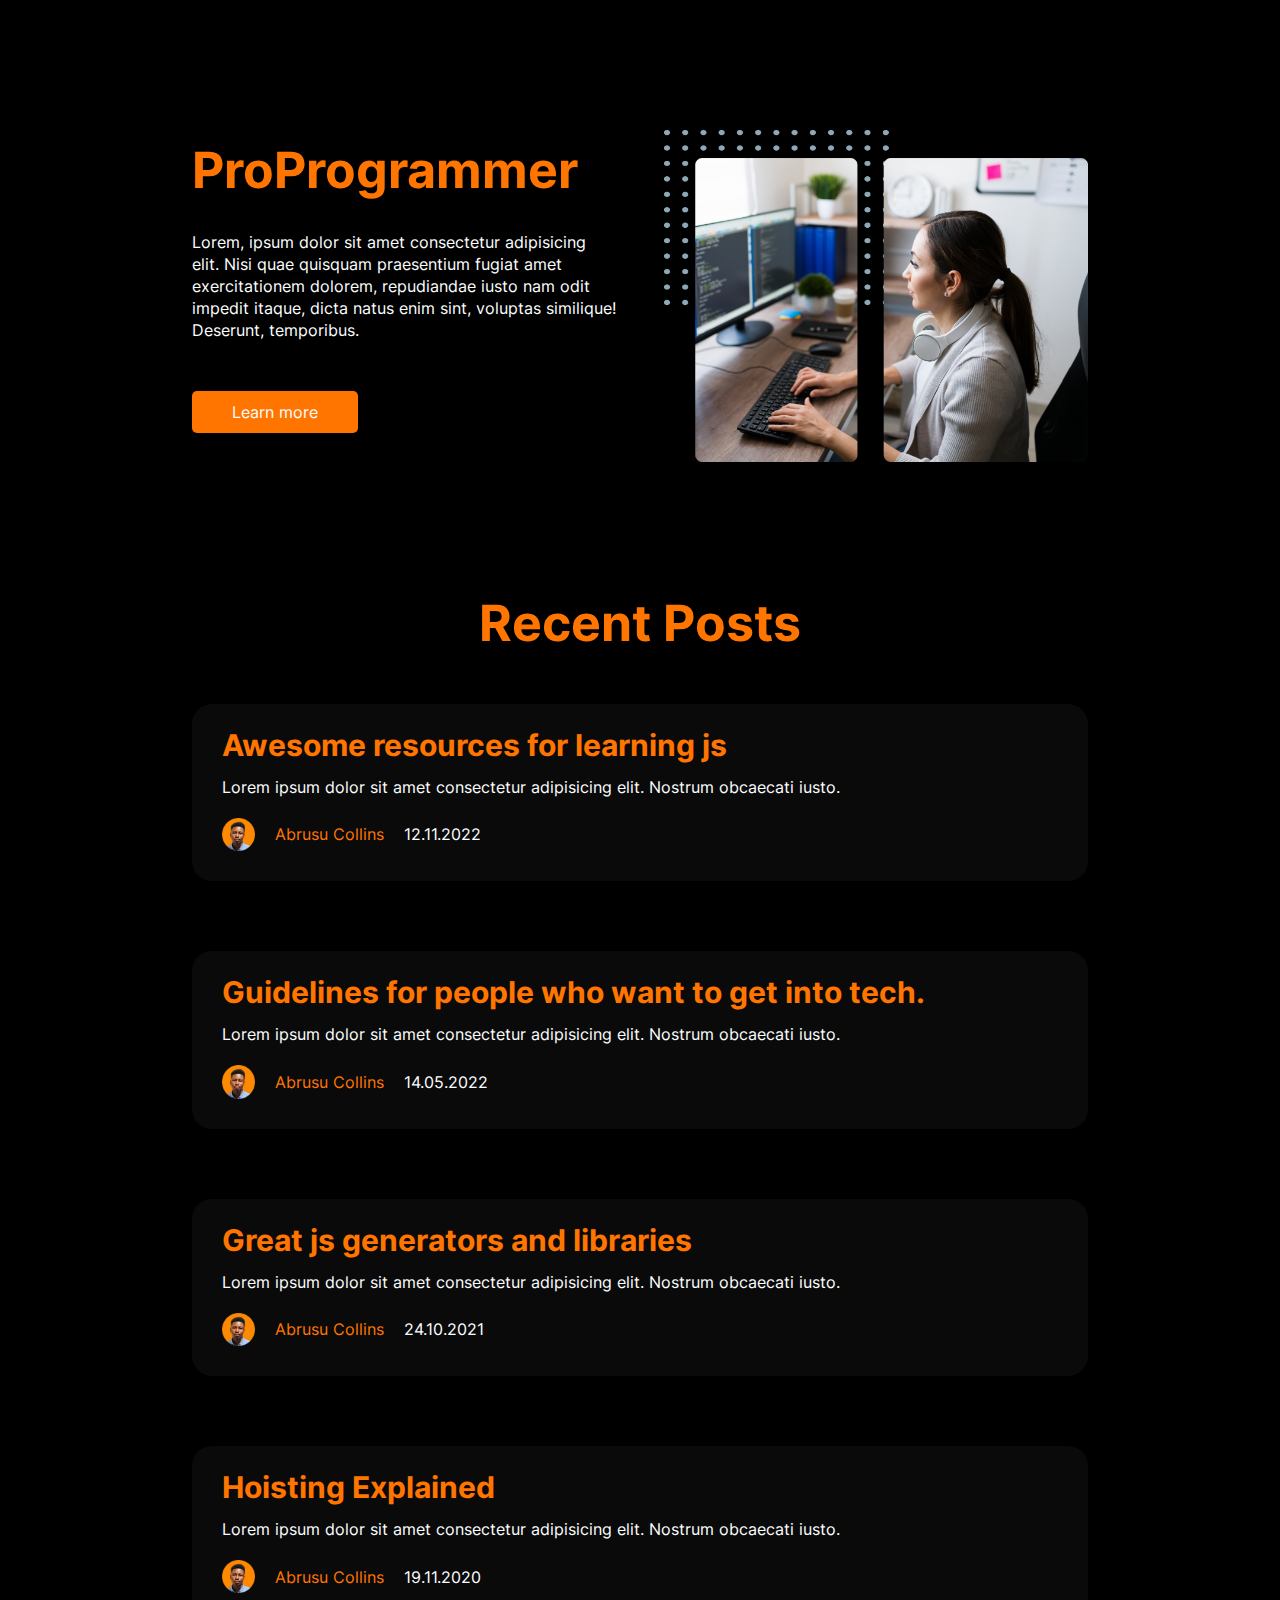
==== index.html @ 085ccf72 "cool" ====
<!DOCTYPE html>
<html lang="en">
  <head>
    <meta charset="UTF-8" />
    <meta http-equiv="X-UA-Compatible" content="IE=edge" />
    <meta name="viewport" content="width=device-width, initial-scale=1.0" />
    <link
      rel="stylesheet"
      href="https://cdnjs.cloudflare.com/ajax/libs/font-awesome/6.2.1/css/all.min.css"
      integrity="sha512-MV7K8+y+gLIBoVD59lQIYicR65iaqukzvf/nwasF0nqhPay5w/9lJmVM2hMDcnK1OnMGCdVK+iQrJ7lzPJQd1w=="
      crossorigin="anonymous"
      referrerpolicy="no-referrer"
    />
    <title>Proprogrammer</title>
    <link rel="stylesheet" href="styles.css" />
  </head>
  <body>
    <div class="hero">
      <div class="hero-text">
        <p class="pro">ProProgrammer</p>
        <p class="text-hero">
          Lorem, ipsum dolor sit amet consectetur adipisicing elit. Nisi quae
          quisquam praesentium fugiat amet exercitationem dolorem, repudiandae
          iusto nam odit impedit itaque, dicta natus enim sint, voluptas
          similique! Deserunt, temporibus.
        </p>
        <a href="">Learn more</a>
      </div>
      <img src="./img/hero-img.jpg" alt="" />
    </div>
    <div class="arrow">
      <i class="fa fa-circle-arrow-down fa-2x"></i>
    </div>
    <p class="recent">Recent Posts</p>

    <div class="posts">

      <div class="the-posts">
        <p class="post-title">Awesome resources for learning js</p>
        <p class="post-text">
          Lorem ipsum dolor sit amet consectetur adipisicing elit. Nostrum
          obcaecati iusto.
        </p>
        <div class="about-post">
            <img src="./img/author.png" alt="">
            <p class="name">Abrusu Collins</p>
            <p class="date">12.11.2022</p>
        </div>
      </div>

      <div class="the-posts">
        <p class="post-title">Guidelines for people who want to get into tech.</p>
        <p class="post-text">
          Lorem ipsum dolor sit amet consectetur adipisicing elit. Nostrum
          obcaecati iusto.
        </p>
        <div class="about-post">
            <img src="./img/author.png" alt="">
            <p class="name">Abrusu Collins</p>
            <p class="date">14.05.2022</p>
        </div>
      </div>
      <div class="the-posts">
        <p class="post-title">Great js generators and libraries</p>
        <p class="post-text">
          Lorem ipsum dolor sit amet consectetur adipisicing elit. Nostrum
          obcaecati iusto.
        </p>
        <div class="about-post">
            <img src="./img/author.png" alt="">
            <p class="name">Abrusu Collins</p>
            <p class="date">24.10.2021</p>
        </div>
      </div>
      <div class="the-posts">
        <p class="post-title">Hoisting Explained</p>
        <p class="post-text">
          Lorem ipsum dolor sit amet consectetur adipisicing elit. Nostrum
          obcaecati iusto.
        </p>
        <div class="about-post">
            <img src="./img/author.png" alt="">
            <p class="name">Abrusu Collins</p>
            <p class="date">19.11.2020</p>
        </div>
      </div>
      
    </div>
  </body>
</html>
---- styles.css ----
:root {
  --orange: #ff7500;
  --white: #fcfeff;
  --black: #000000;
}
@font-face {
    font-family: InterBold;
    src: url("./fonts/Inter-Bold.ttf");
}
@font-face {
    font-family: InterRegular;
    src: url("./fonts/Inter-Regular.ttf");
}
* {
  padding: 0;
  margin: 0;
  box-sizing: border-box;
  color: var(--white);
  font-family: InterRegular;
  line-height: 22px;
}
body{
    background-color: var(--black);
}
.hero {
  width: 70%;
  display: grid;
  grid-template-columns: repeat(2, 1fr);
  grid-gap: 3rem;
  margin: 130px auto;
  align-items: center;
  text-align: left;
}
.hero img {
  width: 100%;
}
.hero .text-hero {
    margin: 50px 0;
}
.hero .pro {
  font-size: 50px;
  color: var(--orange);
  font-family: InterBold;

}
.hero a{
    text-decoration: none;
    background-color: var(--orange);
    padding: 10px 40px;
    border-radius: 5px;
    display: inline-block;
}
.arrow{
    text-align: center;
}
.arrow i{
    color: var(--orange);
    animation-name: bounce;
    animation-timing-function: ease;
    animation-duration: 2s;
    animation-iteration-count: infinite
}

.recent{
    font-size: 50px;
    color: var(--orange);
    font-family: InterBold;
    text-align: center;
    margin-top: 150px;
}
.posts{
    width: 70%;
    margin: auto;
}
.the-posts{
    background-color: hsla(0,0%,5%,.78);
    margin:70px 0;
    padding: 30px;
    border-radius: 20px;
}
.post-title{
    font-size: 30px;
    color: var(--orange);
    font-family: InterBold;
}
.post-text{
    margin: 20px 0;
}
.about-post{
    display: flex;
    align-items: center;
}
.name{
    color: var(--orange);
    margin: 0 20px;
}
.posts img{
width: 4%;
}
.the-posts{
    text-align: left;
}
@keyframes bounce {
    0% {
        transform: translateY(0);
    }
    30% {
        transform: translateY(-10px);
    }
    50% {
        transform: translateY(0);
    }
    100% {
        transform: translateY(0);
    }
}
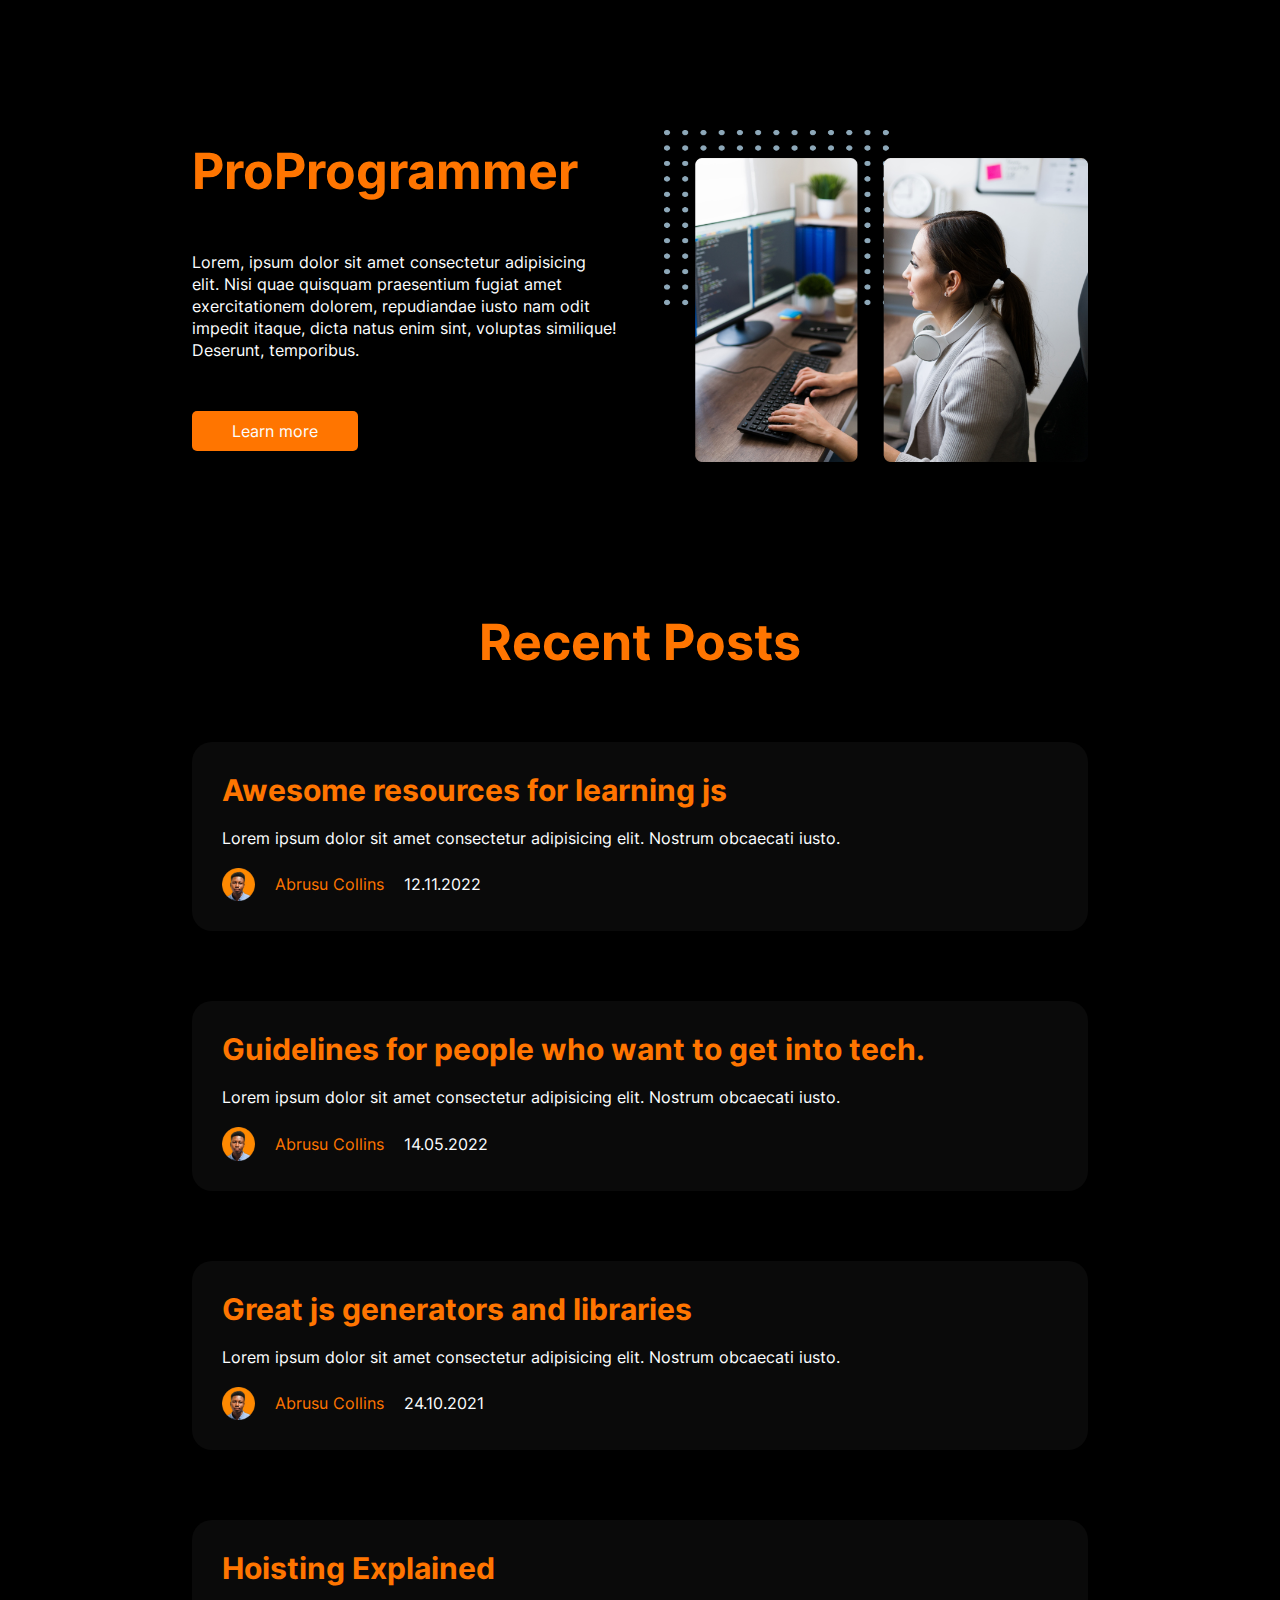
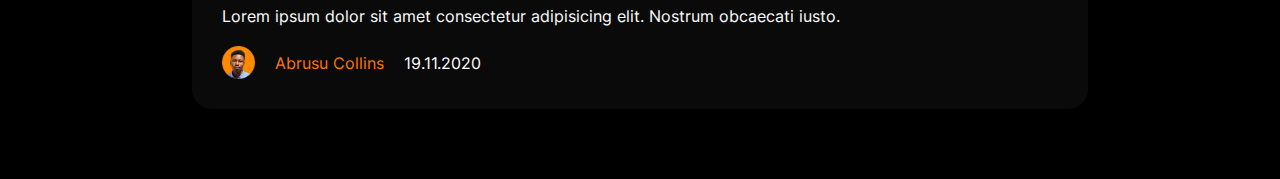
==== commit 60ad4c65: "links" ====
--- a/index.html
+++ b/index.html
@@ -11,6 +11,10 @@
       crossorigin="anonymous"
       referrerpolicy="no-referrer"
     />
+    <link rel="apple-touch-icon" sizes="180x180" href="./favicon/apple-touch-icon.png">
+    <link rel="icon" type="image/png" sizes="32x32" href="./favicon/favicon-32x32.png">
+    <link rel="icon" type="image/png" sizes="16x16" href="./favicon/favicon-16x16.png">
+    <link rel="manifest" href="./favicon/site.webmanifest">
     <title>Proprogrammer</title>
     <link rel="stylesheet" href="styles.css" />
   </head>
@@ -36,7 +40,7 @@
     <div class="posts">
 
       <div class="the-posts">
-        <p class="post-title">Awesome resources for learning js</p>
+       <a href="./Resources/resources.html"><p class="post-title">Awesome resources for learning js</p></a> 
         <p class="post-text">
           Lorem ipsum dolor sit amet consectetur adipisicing elit. Nostrum
           obcaecati iusto.
@@ -49,7 +53,7 @@
       </div>
 
       <div class="the-posts">
-        <p class="post-title">Guidelines for people who want to get into tech.</p>
+      <a href="./guidelines/guidelines.html"> <p class="post-title">Guidelines for people who want to get into tech.</p></a> 
         <p class="post-text">
           Lorem ipsum dolor sit amet consectetur adipisicing elit. Nostrum
           obcaecati iusto.
@@ -61,7 +65,7 @@
         </div>
       </div>
       <div class="the-posts">
-        <p class="post-title">Great js generators and libraries</p>
+       <a href="./generators/generators.html"> <p class="post-title">Great js generators and libraries</p></a>
         <p class="post-text">
           Lorem ipsum dolor sit amet consectetur adipisicing elit. Nostrum
           obcaecati iusto.
@@ -73,7 +77,7 @@
         </div>
       </div>
       <div class="the-posts">
-        <p class="post-title">Hoisting Explained</p>
+      <a href="./Hoisting/hoisting.html">  <p class="post-title">Hoisting Explained</p></a>
         <p class="post-text">
           Lorem ipsum dolor sit amet consectetur adipisicing elit. Nostrum
           obcaecati iusto.
--- a/styles.css
+++ b/styles.css
@@ -4,12 +4,12 @@
   --black: #000000;
 }
 @font-face {
-    font-family: InterBold;
-    src: url("./fonts/Inter-Bold.ttf");
+  font-family: InterBold;
+  src: url("./fonts/Inter-Bold.ttf");
 }
 @font-face {
-    font-family: InterRegular;
-    src: url("./fonts/Inter-Regular.ttf");
+  font-family: InterRegular;
+  src: url("./fonts/Inter-Regular.ttf");
 }
 * {
   padding: 0;
@@ -17,10 +17,9 @@
   box-sizing: border-box;
   color: var(--white);
   font-family: InterRegular;
-  line-height: 22px;
 }
-body{
-    background-color: var(--black);
+body {
+  background-color: var(--black);
 }
 .hero {
   width: 70%;
@@ -35,82 +34,125 @@
   width: 100%;
 }
 .hero .text-hero {
-    margin: 50px 0;
+  margin: 50px 0;
+  line-height: 22px;
 }
 .hero .pro {
   font-size: 50px;
   color: var(--orange);
   font-family: InterBold;
-
 }
-.hero a{
-    text-decoration: none;
-    background-color: var(--orange);
-    padding: 10px 40px;
-    border-radius: 5px;
-    display: inline-block;
+.hero a {
+  text-decoration: none;
+  background-color: var(--orange);
+  padding: 10px 40px;
+  border-radius: 5px;
+  display: inline-block;
 }
-.arrow{
-    text-align: center;
+.arrow {
+  text-align: center;
 }
-.arrow i{
-    color: var(--orange);
-    animation-name: bounce;
-    animation-timing-function: ease;
-    animation-duration: 2s;
-    animation-iteration-count: infinite
+.arrow i {
+  color: var(--orange);
+  animation-name: bounce;
+  animation-timing-function: ease;
+  animation-duration: 2s;
+  animation-iteration-count: infinite;
 }
 
-.recent{
-    font-size: 50px;
-    color: var(--orange);
-    font-family: InterBold;
-    text-align: center;
-    margin-top: 150px;
+.recent {
+  font-size: 50px;
+  color: var(--orange);
+  font-family: InterBold;
+  text-align: center;
+  margin-top: 150px;
 }
-.posts{
-    width: 70%;
-    margin: auto;
+.posts {
+  width: 70%;
+  margin: auto;
 }
-.the-posts{
-    background-color: hsla(0,0%,5%,.78);
-    margin:70px 0;
-    padding: 30px;
-    border-radius: 20px;
+.the-posts {
+  background-color: hsla(0, 0%, 5%, 0.78);
+  margin: 70px 0;
+  padding: 30px;
+  border-radius: 20px;
 }
-.post-title{
-    font-size: 30px;
-    color: var(--orange);
-    font-family: InterBold;
+.posts a {
+  text-decoration: none;
 }
-.post-text{
-    margin: 20px 0;
+.post-title {
+  font-size: 30px;
+  color: var(--orange);
+  font-family: InterBold;
 }
-.about-post{
-    display: flex;
-    align-items: center;
+.post-text {
+  margin: 20px 0;
 }
-.name{
-    color: var(--orange);
-    margin: 0 20px;
+.about-post {
+  display: flex;
+  align-items: center;
 }
-.posts img{
-width: 4%;
+.name {
+  color: var(--orange);
+  margin: 0 20px;
 }
-.the-posts{
-    text-align: left;
+.posts img {
+  width: 4%;
+}
+.the-posts {
+  text-align: left;
 }
 @keyframes bounce {
-    0% {
-        transform: translateY(0);
-    }
-    30% {
-        transform: translateY(-10px);
-    }
-    50% {
-        transform: translateY(0);
-    }
-    100% {
-        transform: translateY(0);
-    }
-}+  0% {
+    transform: translateY(0);
+  }
+  30% {
+    transform: translateY(-10px);
+  }
+  50% {
+    transform: translateY(0);
+  }
+  100% {
+    transform: translateY(0);
+  }
+}
+
+/* media queries*/
+@media screen and (max-width: 1101px) {
+  .hero,
+  .posts {
+    width: 85%;
+  }
+}
+@media screen and (max-width: 881px) {
+  .hero img {
+    display: none;
+  }
+  .hero {
+    display: block;
+    text-align: center;
+  }
+  .posts {
+    width: 90%;
+  }
+}
+@media screen and (max-width: 551px) {
+  .posts img {
+    width: 10%;
+  }
+}
+
+@media screen and (max-width: 501px) {
+  .hero .pro,
+  .recent {
+    font-size: 35px;
+  }
+  .post-title {
+    font-size: 20px;
+  }
+}
+@media screen and (max-width: 381px) {
+  .name {
+    margin: 0 5px;
+  }
+}
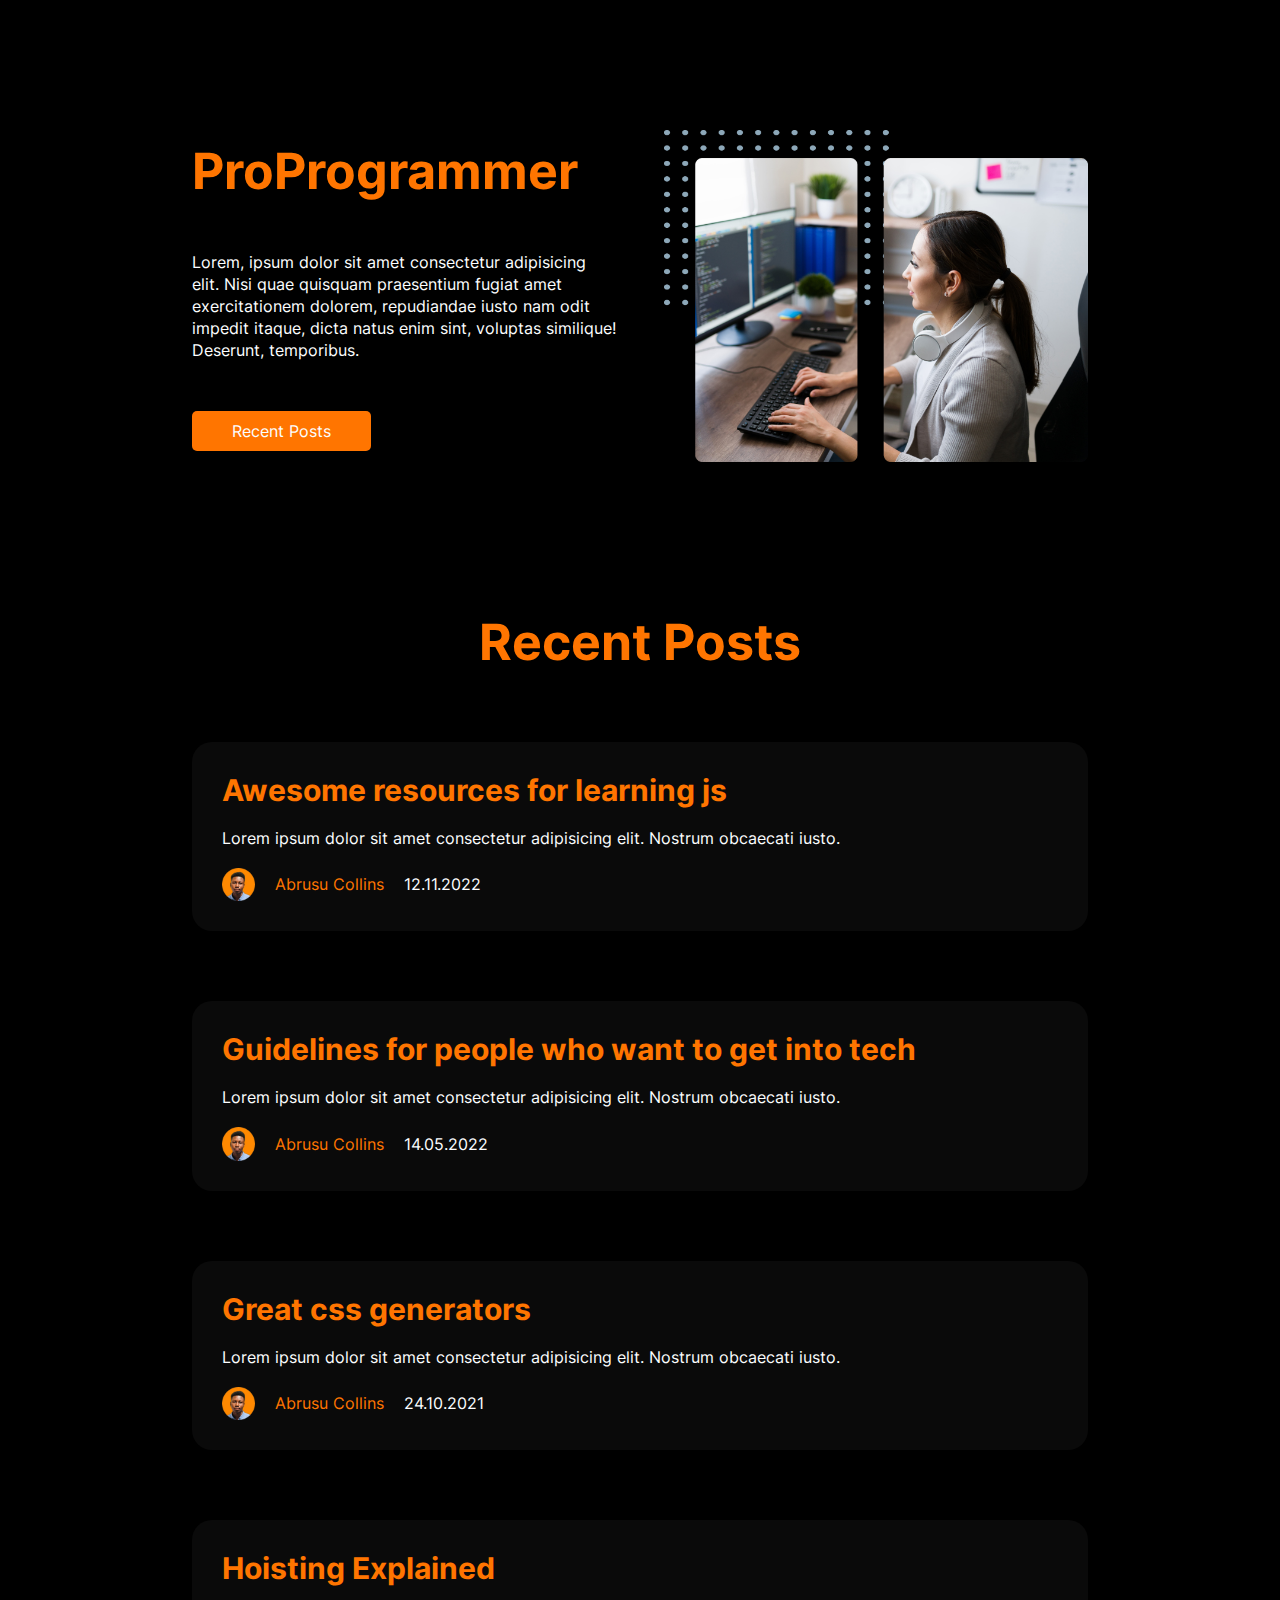
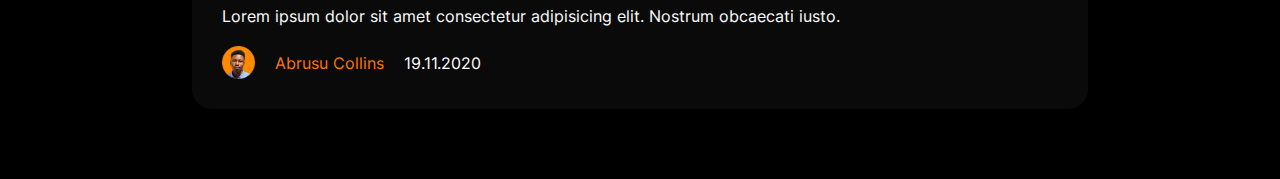
==== commit cf24b412: "." ====
--- a/index.html
+++ b/index.html
@@ -28,14 +28,14 @@
           iusto nam odit impedit itaque, dicta natus enim sint, voluptas
           similique! Deserunt, temporibus.
         </p>
-        <a href="">Learn more</a>
+        <a href="#recents" >Recent Posts</a>
       </div>
       <img src="./img/hero-img.jpg" alt="" />
     </div>
     <div class="arrow">
       <i class="fa fa-circle-arrow-down fa-2x"></i>
     </div>
-    <p class="recent">Recent Posts</p>
+    <p class="recent" id="recents">Recent Posts</p>
 
     <div class="posts">
 
@@ -53,7 +53,7 @@
       </div>
 
       <div class="the-posts">
-      <a href="./guidelines/guidelines.html"> <p class="post-title">Guidelines for people who want to get into tech.</p></a> 
+      <a href="./guidelines/guidelines.html"> <p class="post-title">Guidelines for people who want to get into tech</p></a> 
         <p class="post-text">
           Lorem ipsum dolor sit amet consectetur adipisicing elit. Nostrum
           obcaecati iusto.
@@ -65,7 +65,7 @@
         </div>
       </div>
       <div class="the-posts">
-       <a href="./generators/generators.html"> <p class="post-title">Great js generators and libraries</p></a>
+       <a href="./generators/generators.html"> <p class="post-title">Great css generators</p></a>
         <p class="post-text">
           Lorem ipsum dolor sit amet consectetur adipisicing elit. Nostrum
           obcaecati iusto.
--- a/styles.css
+++ b/styles.css
@@ -17,6 +17,7 @@
   box-sizing: border-box;
   color: var(--white);
   font-family: InterRegular;
+  scroll-behavior: smooth;
 }
 body {
   background-color: var(--black);
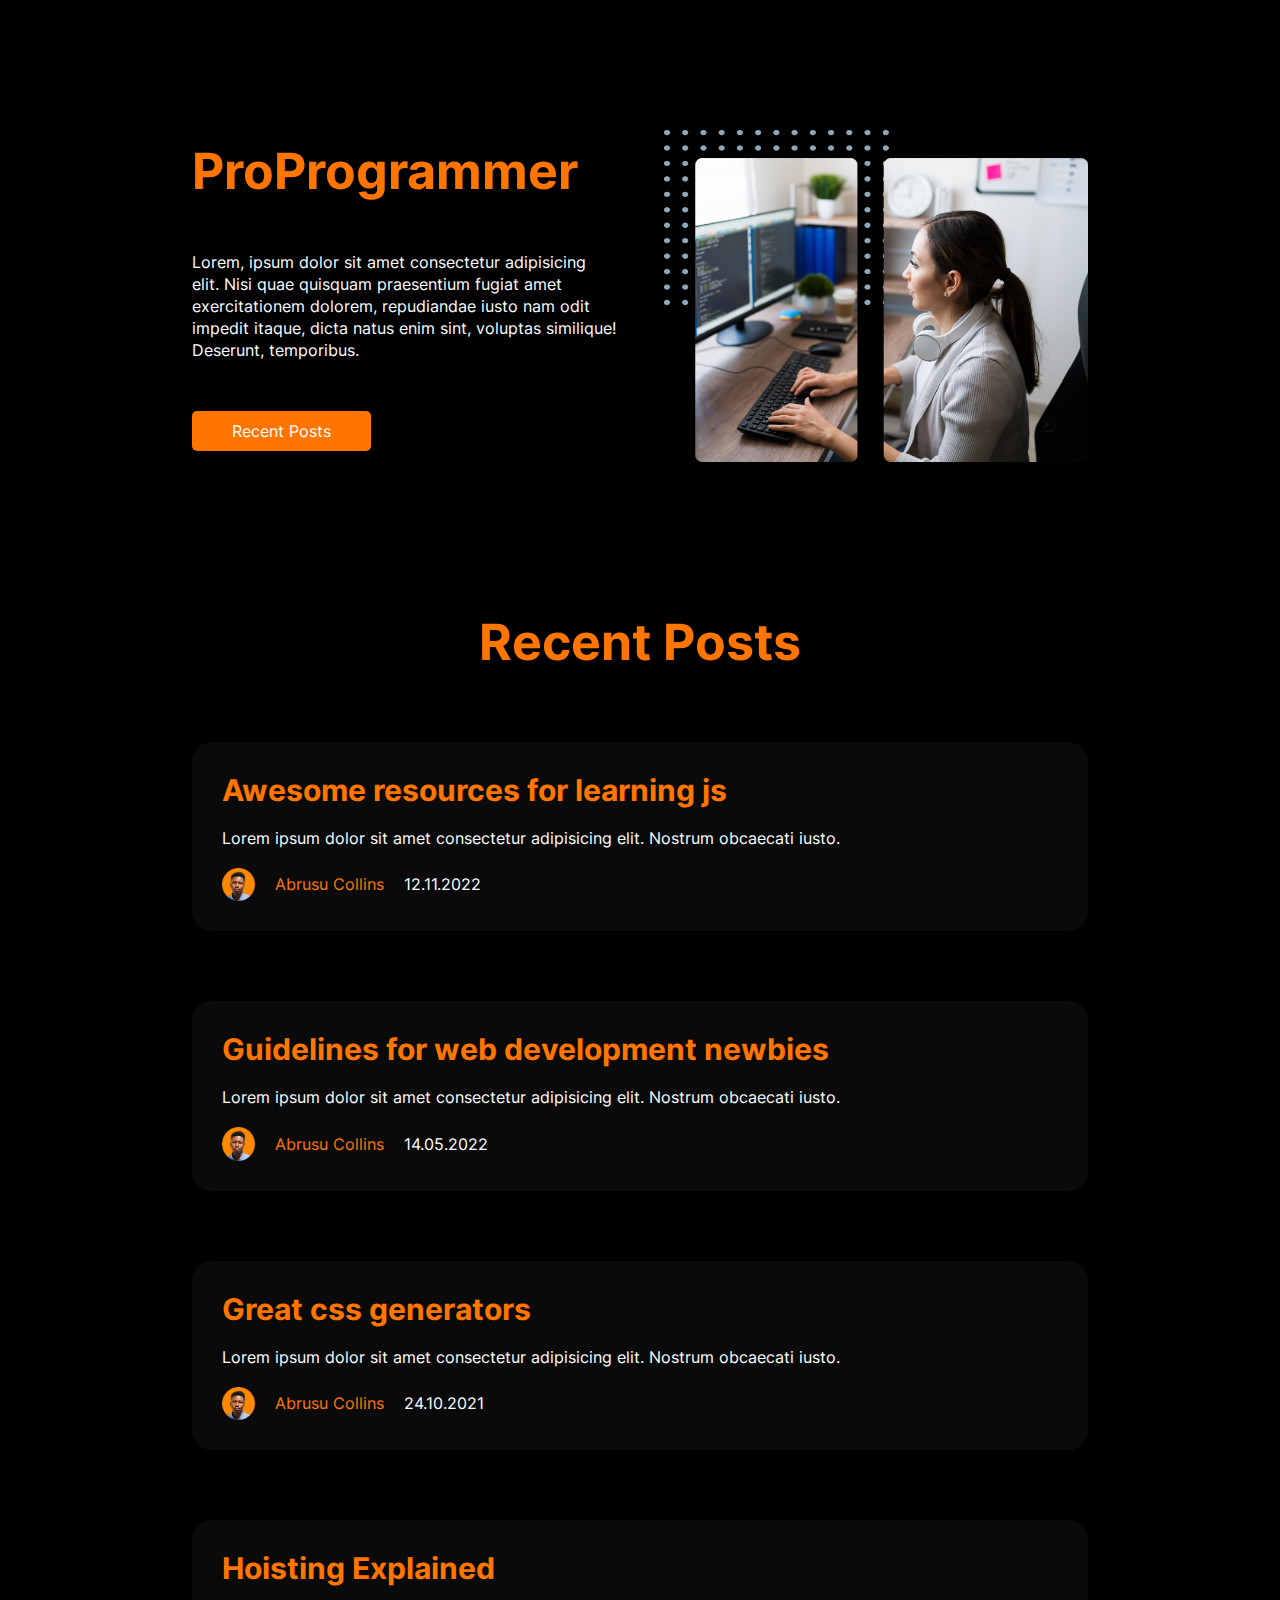
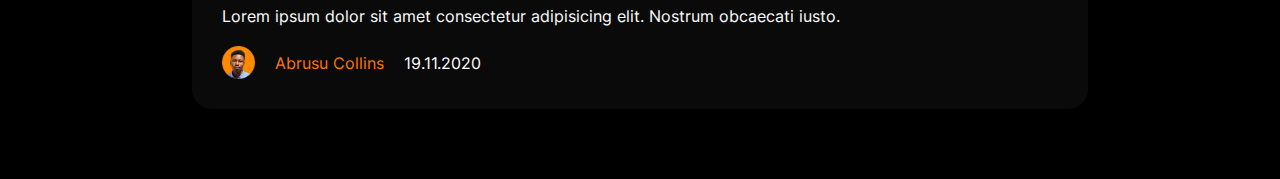
==== commit f9663cc3: "its too easy" ====
--- a/index.html
+++ b/index.html
@@ -53,7 +53,7 @@
       </div>
 
       <div class="the-posts">
-      <a href="./guidelines/guidelines.html"> <p class="post-title">Guidelines for people who want to get into tech</p></a> 
+      <a href="./guidelines/guidelines.html"> <p class="post-title">Guidelines for web development newbies</p></a> 
         <p class="post-text">
           Lorem ipsum dolor sit amet consectetur adipisicing elit. Nostrum
           obcaecati iusto.
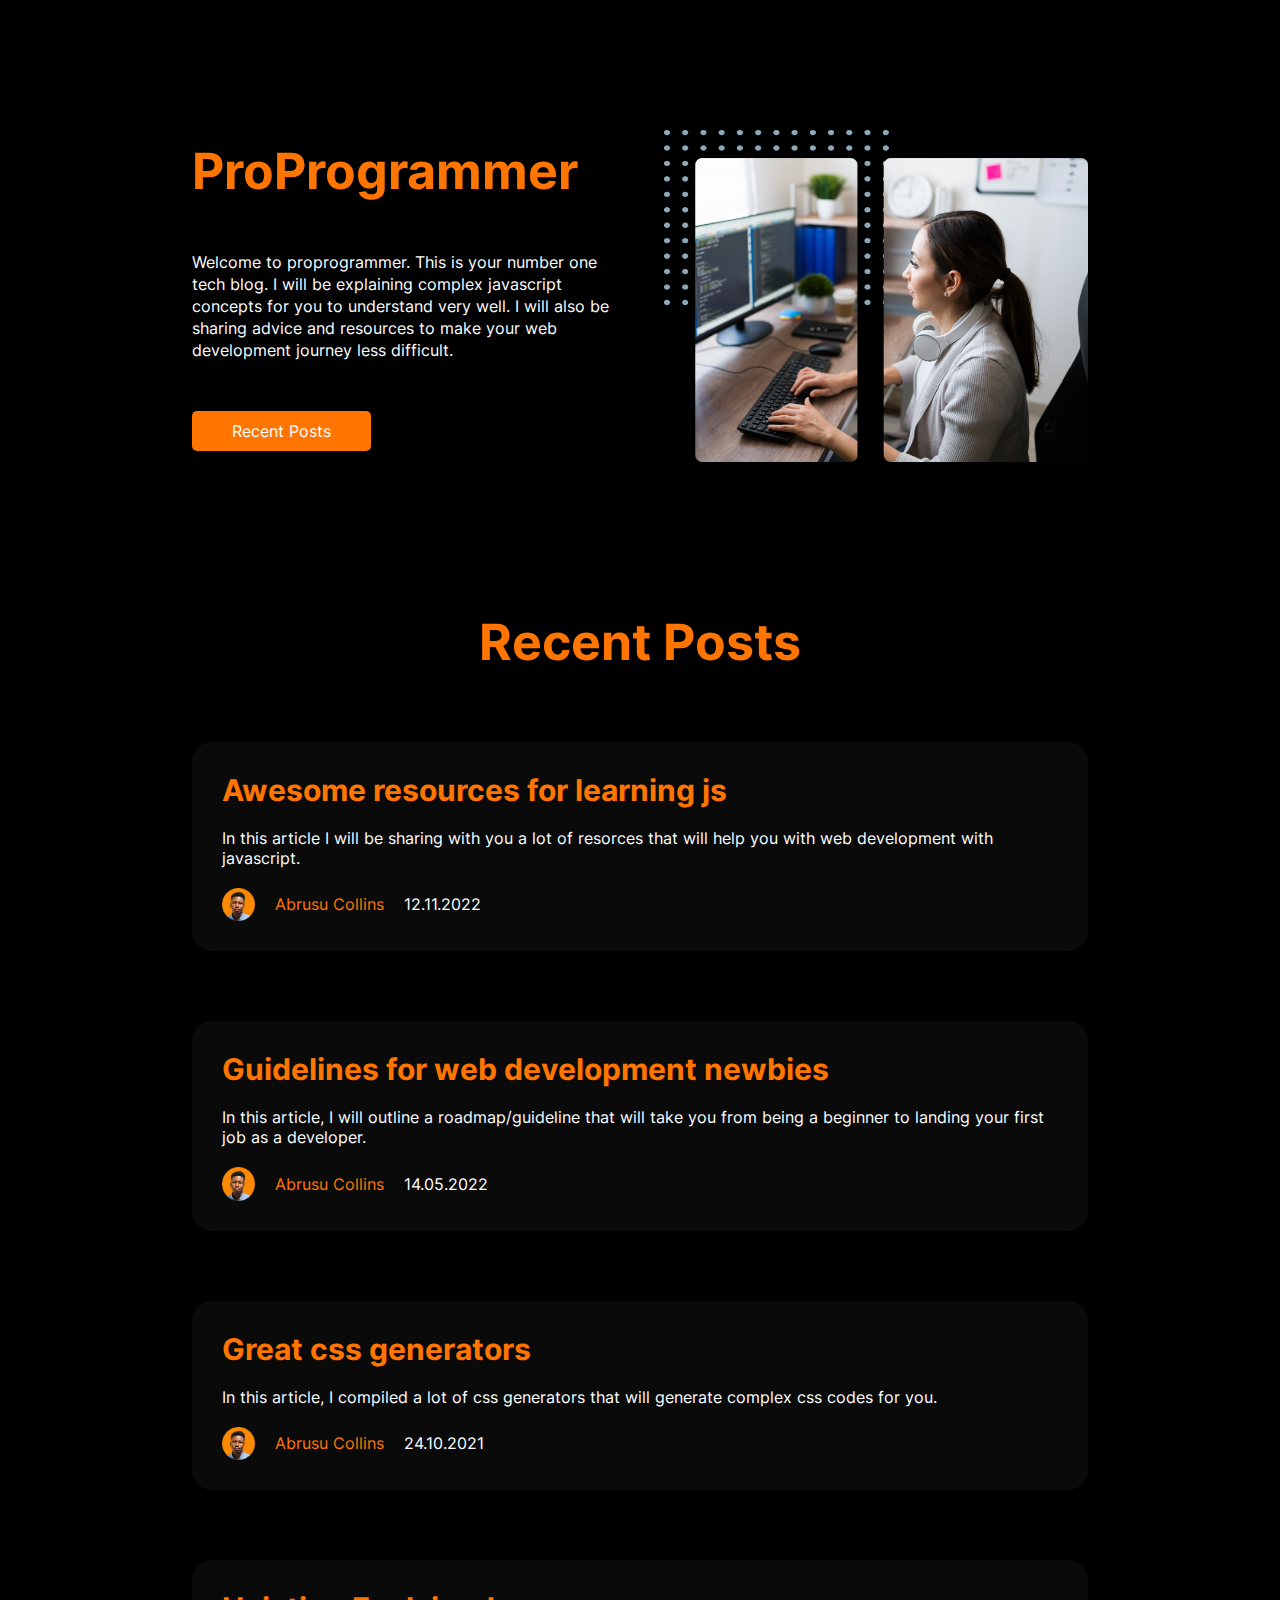
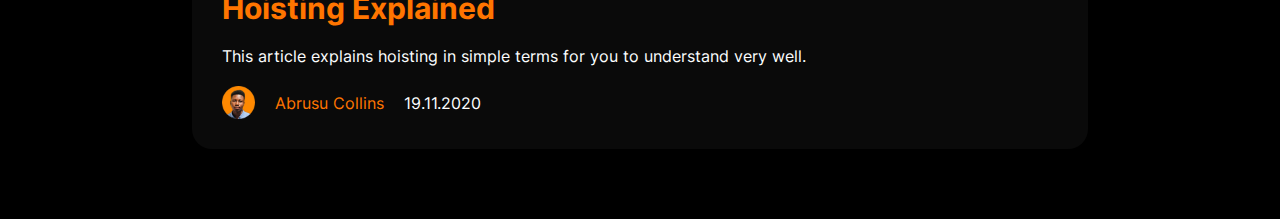
==== commit bbaf89a5: "cool one" ====
--- a/index.html
+++ b/index.html
@@ -23,10 +23,10 @@
       <div class="hero-text">
         <p class="pro">ProProgrammer</p>
         <p class="text-hero">
-          Lorem, ipsum dolor sit amet consectetur adipisicing elit. Nisi quae
-          quisquam praesentium fugiat amet exercitationem dolorem, repudiandae
-          iusto nam odit impedit itaque, dicta natus enim sint, voluptas
-          similique! Deserunt, temporibus.
+          Welcome to proprogrammer. This is your number one tech blog.
+          I will be explaining complex javascript concepts for you to understand very well.
+          I will also be sharing advice and resources to make your web development journey
+           less difficult.
         </p>
         <a href="#recents" >Recent Posts</a>
       </div>
@@ -42,8 +42,8 @@
       <div class="the-posts">
        <a href="./Resources/resources.html"><p class="post-title">Awesome resources for learning js</p></a> 
         <p class="post-text">
-          Lorem ipsum dolor sit amet consectetur adipisicing elit. Nostrum
-          obcaecati iusto.
+          In this article I will be sharing with you a lot of resorces that will help you with web 
+          development with javascript.
         </p>
         <div class="about-post">
             <img src="./img/author.png" alt="">
@@ -55,8 +55,8 @@
       <div class="the-posts">
       <a href="./guidelines/guidelines.html"> <p class="post-title">Guidelines for web development newbies</p></a> 
         <p class="post-text">
-          Lorem ipsum dolor sit amet consectetur adipisicing elit. Nostrum
-          obcaecati iusto.
+          In this article, I will outline a roadmap/guideline that will take you from being a beginner 
+          to landing your first job as a developer.
         </p>
         <div class="about-post">
             <img src="./img/author.png" alt="">
@@ -67,8 +67,7 @@
       <div class="the-posts">
        <a href="./generators/generators.html"> <p class="post-title">Great css generators</p></a>
         <p class="post-text">
-          Lorem ipsum dolor sit amet consectetur adipisicing elit. Nostrum
-          obcaecati iusto.
+          In this article, I compiled a lot of css generators that will generate complex css codes for you.
         </p>
         <div class="about-post">
             <img src="./img/author.png" alt="">
@@ -79,8 +78,7 @@
       <div class="the-posts">
       <a href="./Hoisting/hoisting.html">  <p class="post-title">Hoisting Explained</p></a>
         <p class="post-text">
-          Lorem ipsum dolor sit amet consectetur adipisicing elit. Nostrum
-          obcaecati iusto.
+          This article explains hoisting in simple terms for you to understand very well.
         </p>
         <div class="about-post">
             <img src="./img/author.png" alt="">
